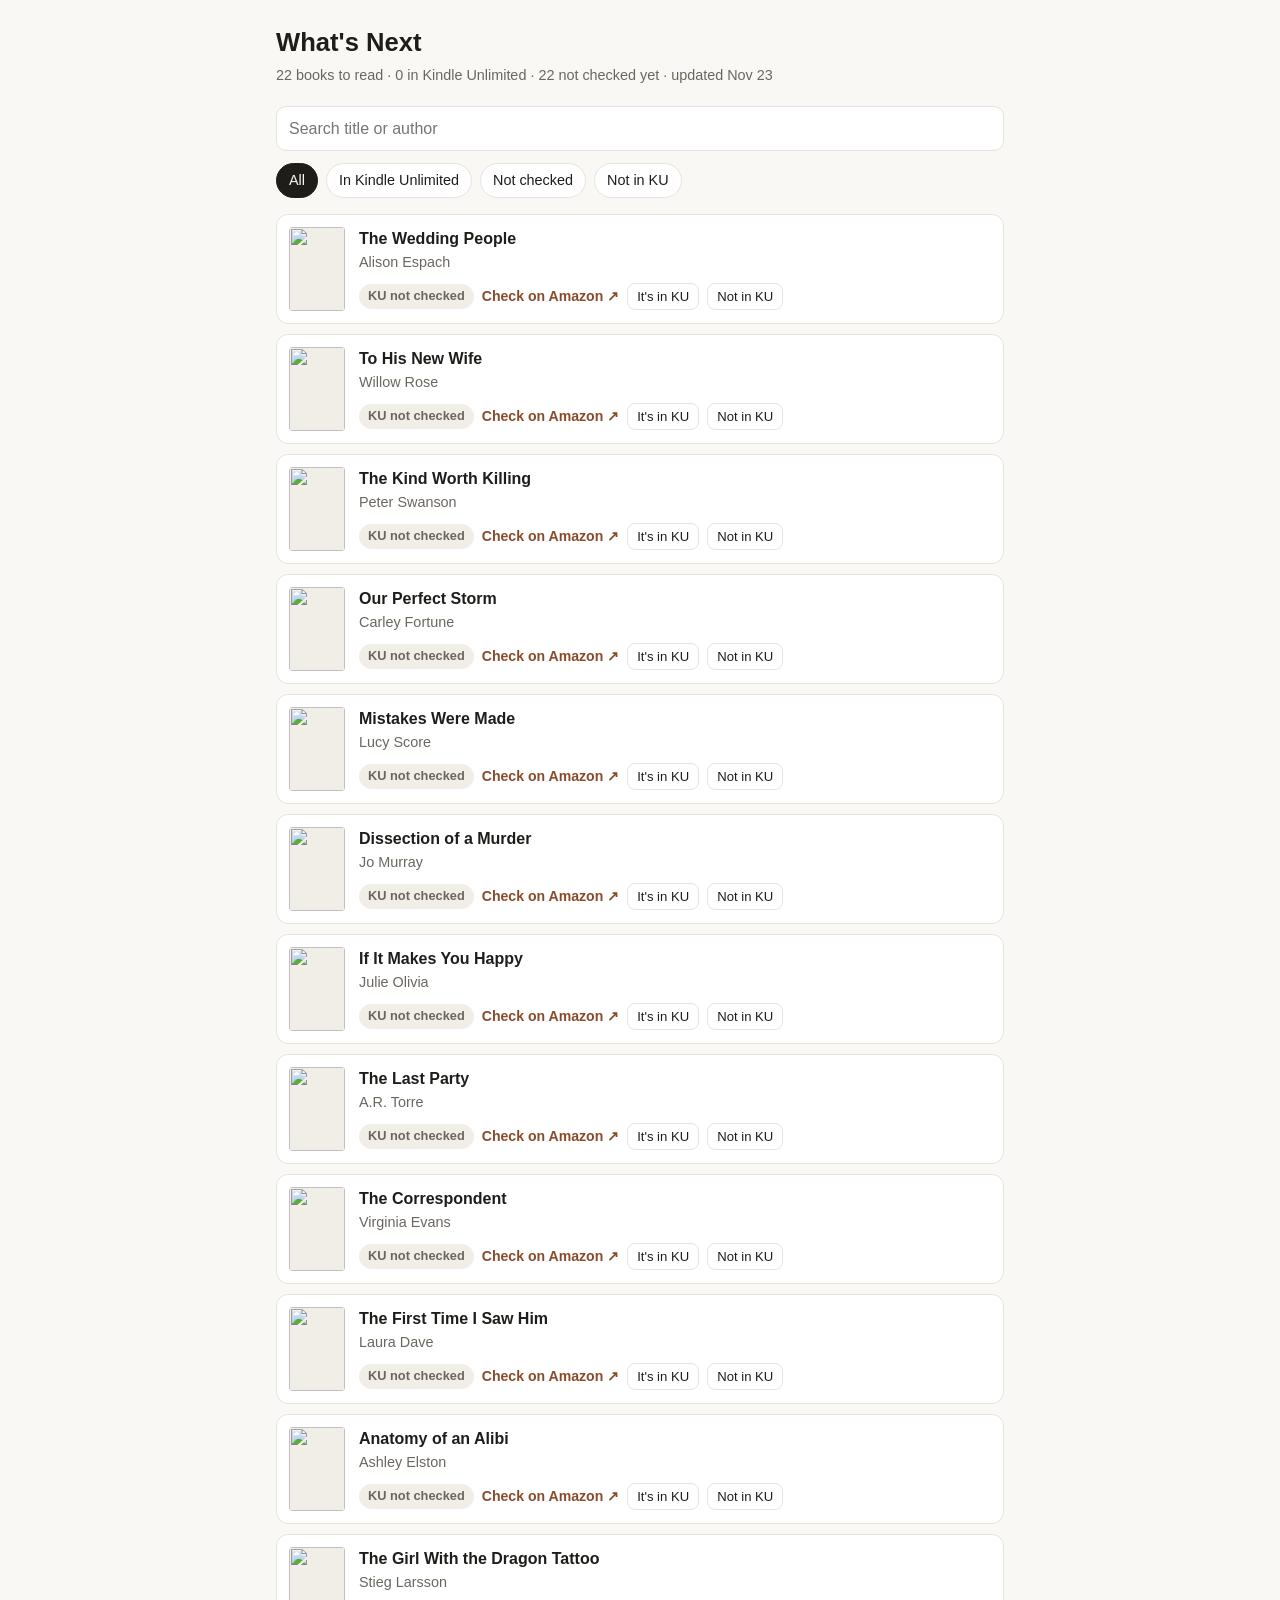
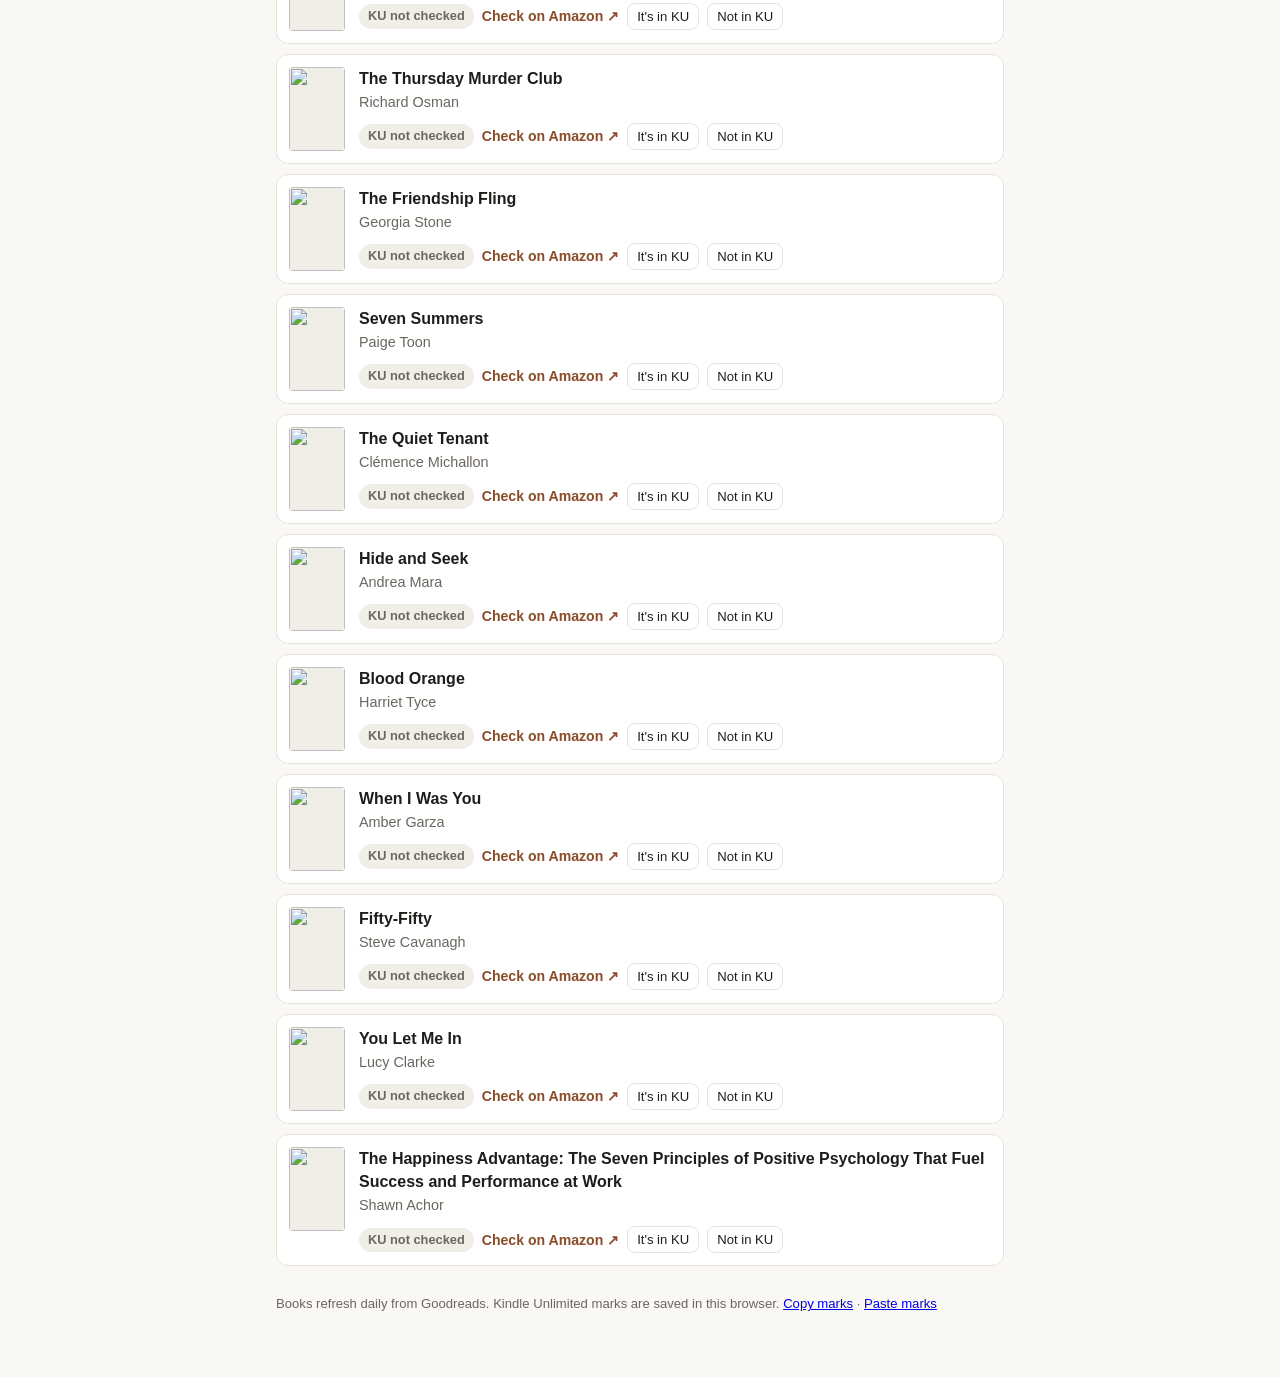
==== index.html @ 1a3bcfb1 "Goodreads to-read page with Kindle Unlimited tracking Fetches the public to-read shelf via Goodreads" ====
<!doctype html>
<html lang="en">
<head>
<meta charset="utf-8">
<meta name="viewport" content="width=device-width, initial-scale=1">
<title>What's Next</title>
<link rel="icon" href="data:image/svg+xml,%3Csvg xmlns='http://www.w3.org/2000/svg' viewBox='0 0 100 100'%3E%3Ctext y='.9em' font-size='90'%3E%F0%9F%93%9A%3C/text%3E%3C/svg%3E">
<style>
:root {
  --bg: #faf8f5; --card: #ffffff; --ink: #1f1d1a; --muted: #6b665e; --line: #e8e3da;
  --accent: #8a4b2a; --ku: #1d7a46; --ku-bg: #e3f3ea; --no: #9a3b3b; --no-bg: #f7e6e6;
  --unk-bg: #f1eee8;
}
@media (prefers-color-scheme: dark) {
  :root:not([data-theme="light"]) {
    --bg: #151412; --card: #1f1d1a; --ink: #f1ede6; --muted: #a39d93; --line: #34312c;
    --accent: #e0a27e; --ku: #6fd49b; --ku-bg: #173526; --no: #f09a9a; --no-bg: #3a1f1f;
    --unk-bg: #2a2723;
  }
}
:root[data-theme="dark"] {
  --bg: #151412; --card: #1f1d1a; --ink: #f1ede6; --muted: #a39d93; --line: #34312c;
  --accent: #e0a27e; --ku: #6fd49b; --ku-bg: #173526; --no: #f09a9a; --no-bg: #3a1f1f;
  --unk-bg: #2a2723;
}
* { box-sizing: border-box; }
body {
  margin: 0; background: var(--bg); color: var(--ink);
  font: 16px/1.45 -apple-system, BlinkMacSystemFont, "Segoe UI", Roboto, sans-serif;
}
main { max-width: 760px; margin: 0 auto; padding: 24px 16px 64px; }
h1 { font-size: 1.6rem; margin: 0 0 4px; }
.sub { color: var(--muted); margin: 0 0 20px; font-size: .9rem; }
.filters { display: flex; flex-wrap: wrap; gap: 8px; margin-bottom: 16px; }
.filters button {
  border: 1px solid var(--line); background: var(--card); color: var(--ink);
  padding: 6px 12px; border-radius: 999px; font: inherit; font-size: .9rem; cursor: pointer;
}
.filters button[aria-pressed="true"] { background: var(--ink); color: var(--bg); border-color: var(--ink); }
.search {
  width: 100%; padding: 10px 12px; border-radius: 10px; border: 1px solid var(--line);
  background: var(--card); color: var(--ink); font: inherit; margin-bottom: 12px;
}
ul { list-style: none; padding: 0; margin: 0; display: grid; gap: 10px; }
li {
  display: grid; grid-template-columns: 56px 1fr; gap: 14px; align-items: start;
  background: var(--card); border: 1px solid var(--line); border-radius: 12px; padding: 12px;
}
li img, .nocover { width: 56px; height: 84px; object-fit: cover; border-radius: 4px; background: var(--unk-bg); }
.title { font-weight: 600; margin: 0; overflow-wrap: anywhere; }
.title a { color: inherit; text-decoration: none; }
.title a:hover { text-decoration: underline; }
.author { color: var(--muted); margin: 2px 0 10px; font-size: .9rem; }
.row { display: flex; flex-wrap: wrap; gap: 8px; align-items: center; }
.badge { font-size: .8rem; font-weight: 600; padding: 3px 9px; border-radius: 999px; background: var(--unk-bg); color: var(--muted); }
.badge.yes { background: var(--ku-bg); color: var(--ku); }
.badge.no { background: var(--no-bg); color: var(--no); }
.row a.check { color: var(--accent); font-size: .88rem; font-weight: 600; text-decoration: none; }
.row a.check:hover { text-decoration: underline; }
.mark { border: 1px solid var(--line); background: transparent; color: var(--ink); border-radius: 8px; padding: 3px 9px; font: inherit; font-size: .82rem; cursor: pointer; }
.mark:hover { border-color: var(--muted); }
.empty { color: var(--muted); text-align: center; padding: 32px 0; }
footer { margin-top: 28px; color: var(--muted); font-size: .82rem; }
</style>
</head>
<body>
<main>
  <h1>What's Next</h1>
  <p class="sub" id="sub">Loading your Goodreads to-read shelf…</p>

  <input class="search" id="q" type="search" placeholder="Search title or author" aria-label="Search books">
  <div class="filters" role="group" aria-label="Filter by Kindle Unlimited status">
    <button data-f="all" aria-pressed="true">All</button>
    <button data-f="yes" aria-pressed="false">In Kindle Unlimited</button>
    <button data-f="unknown" aria-pressed="false">Not checked</button>
    <button data-f="no" aria-pressed="false">Not in KU</button>
  </div>
  <ul id="list"></ul>
  <footer>
    Books refresh daily from Goodreads. Kindle Unlimited marks are saved in this browser.
    <a href="#" id="export">Copy marks</a> · <a href="#" id="import">Paste marks</a>
  </footer>
</main>
<script>
const KEY = "whats-next-ku-v1";
let data = { books: [] }, filter = "all", query = "", repoMarks = {};

function loadMarks() {
  let local = {};
  try { local = JSON.parse(localStorage.getItem(KEY) || "{}"); } catch (e) {}
  return { ...repoMarks, ...local };
}
function saveMark(id, value) {
  let local = {};
  try { local = JSON.parse(localStorage.getItem(KEY) || "{}"); } catch (e) {}
  if (value === null) delete local[id]; else local[id] = value;
  try { localStorage.setItem(KEY, JSON.stringify(local)); } catch (e) {}
}
function amazonUrl(b) {
  const store = data.amazon_store || "www.amazon.com";
  const q = encodeURIComponent(`${b.search_title} ${b.author}`);
  return `https://${store}/s?k=${q}&i=digital-text`;
}
function el(tag, attrs = {}, ...kids) {
  const n = document.createElement(tag);
  for (const [k, v] of Object.entries(attrs)) {
    if (k === "on") for (const [ev, fn] of Object.entries(v)) n.addEventListener(ev, fn);
    else if (v !== null && v !== undefined) n.setAttribute(k, v);
  }
  for (const k of kids) n.append(k);
  return n;
}
function render() {
  const marks = loadMarks();
  const list = document.getElementById("list");
  list.replaceChildren();
  const q = query.toLowerCase();
  const shown = data.books.filter(b => {
    const s = marks[b.id] || "unknown";
    if (filter !== "all" && s !== filter) return false;
    return !q || `${b.title} ${b.author}`.toLowerCase().includes(q);
  });
  for (const b of shown) {
    const s = marks[b.id] || "unknown";
    const badge = el("span", { class: "badge " + (s === "unknown" ? "" : s) },
      s === "yes" ? "✓ Kindle Unlimited" : s === "no" ? "Not in KU" : "KU not checked");
    const buttons = s === "unknown"
      ? [el("button", { class: "mark", on: { click: () => { saveMark(b.id, "yes"); render(); } } }, "It's in KU"),
         el("button", { class: "mark", on: { click: () => { saveMark(b.id, "no"); render(); } } }, "Not in KU")]
      : [el("button", { class: "mark", on: { click: () => { saveMark(b.id, null); render(); } } }, "Undo")];
    list.append(el("li", {},
      b.cover ? el("img", { src: b.cover, alt: "", loading: "lazy" }) : el("div", { class: "nocover" }),
      el("div", {},
        el("p", { class: "title" }, el("a", { href: b.goodreads_url, target: "_blank", rel: "noopener" }, b.title)),
        el("p", { class: "author" }, b.author),
        el("div", { class: "row" }, badge,
          el("a", { class: "check", href: amazonUrl(b), target: "_blank", rel: "noopener" }, "Check on Amazon ↗"),
          ...buttons))));
  }
  if (!shown.length) list.append(el("li", { class: "empty", style: "display:block" }, "No books match."));
  const yes = data.books.filter(b => marks[b.id] === "yes").length;
  const unk = data.books.filter(b => !marks[b.id]).length;
  const when = data.fetched_at ? new Date(data.fetched_at).toLocaleDateString(undefined, { month: "short", day: "numeric" }) : "";
  document.getElementById("sub").textContent =
    `${data.books.length} books to read · ${yes} in Kindle Unlimited · ${unk} not checked yet` + (when ? ` · updated ${when}` : "");
}

document.querySelectorAll(".filters button").forEach(btn => btn.addEventListener("click", () => {
  filter = btn.dataset.f;
  document.querySelectorAll(".filters button").forEach(b => b.setAttribute("aria-pressed", b === btn));
  render();
}));
document.getElementById("q").addEventListener("input", e => { query = e.target.value; render(); });
document.getElementById("export").addEventListener("click", async e => {
  e.preventDefault();
  const text = JSON.stringify(loadMarks());
  try { await navigator.clipboard.writeText(text); alert("Marks copied. Paste them on your other device."); }
  catch (err) { prompt("Copy these marks:", text); }
});
document.getElementById("import").addEventListener("click", e => {
  e.preventDefault();
  const text = prompt("Paste marks copied from another device:");
  if (!text) return;
  try {
    const incoming = JSON.parse(text);
    for (const [id, v] of Object.entries(incoming)) if (v === "yes" || v === "no") saveMark(id, v);
    render();
  } catch (err) { alert("That didn't look like copied marks."); }
});

Promise.all([
  fetch("data/books.json", { cache: "no-store" }).then(r => r.json()),
  fetch("data/ku.json", { cache: "no-store" }).then(r => r.ok ? r.json() : {}).catch(() => ({})),
]).then(([books, ku]) => { data = books; repoMarks = ku; render(); })
  .catch(() => { document.getElementById("sub").textContent = "Couldn't load books.json. Run scripts/fetch_shelf.py first."; });
</script>
</body>
</html>
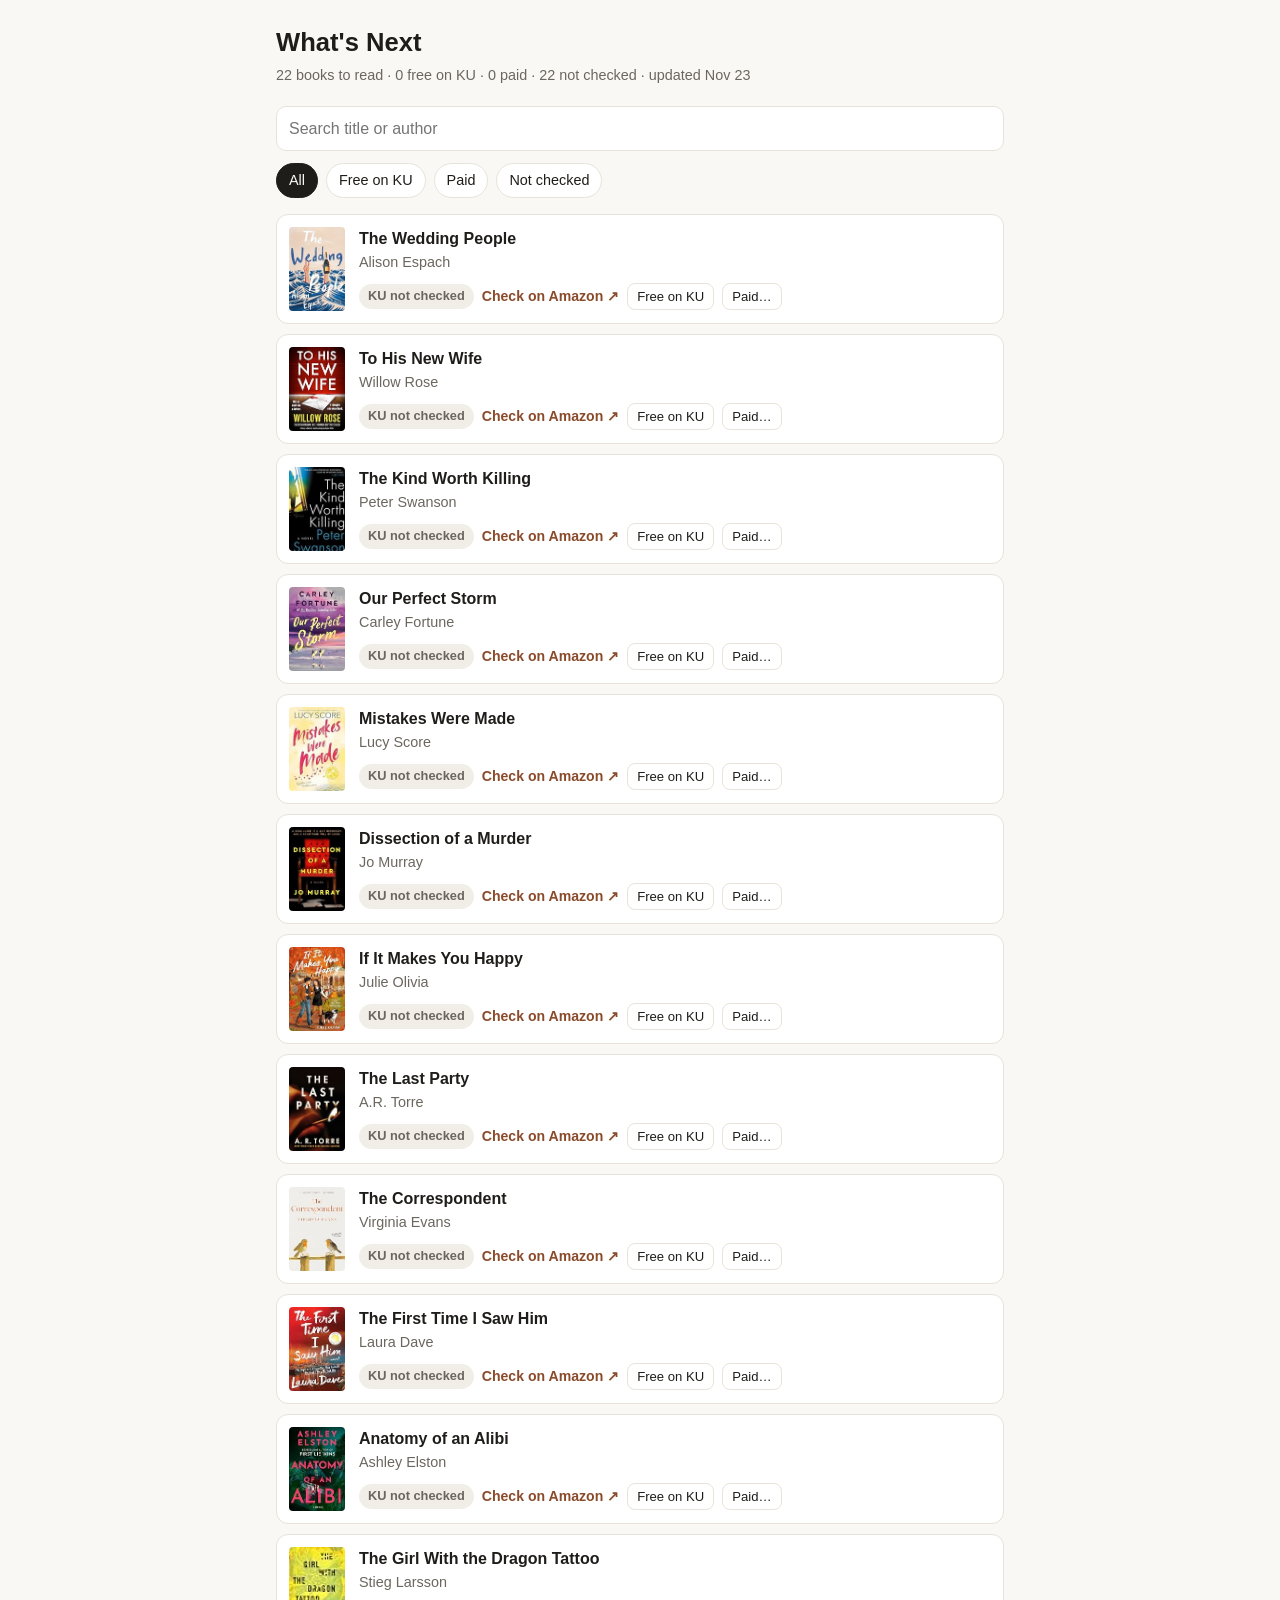
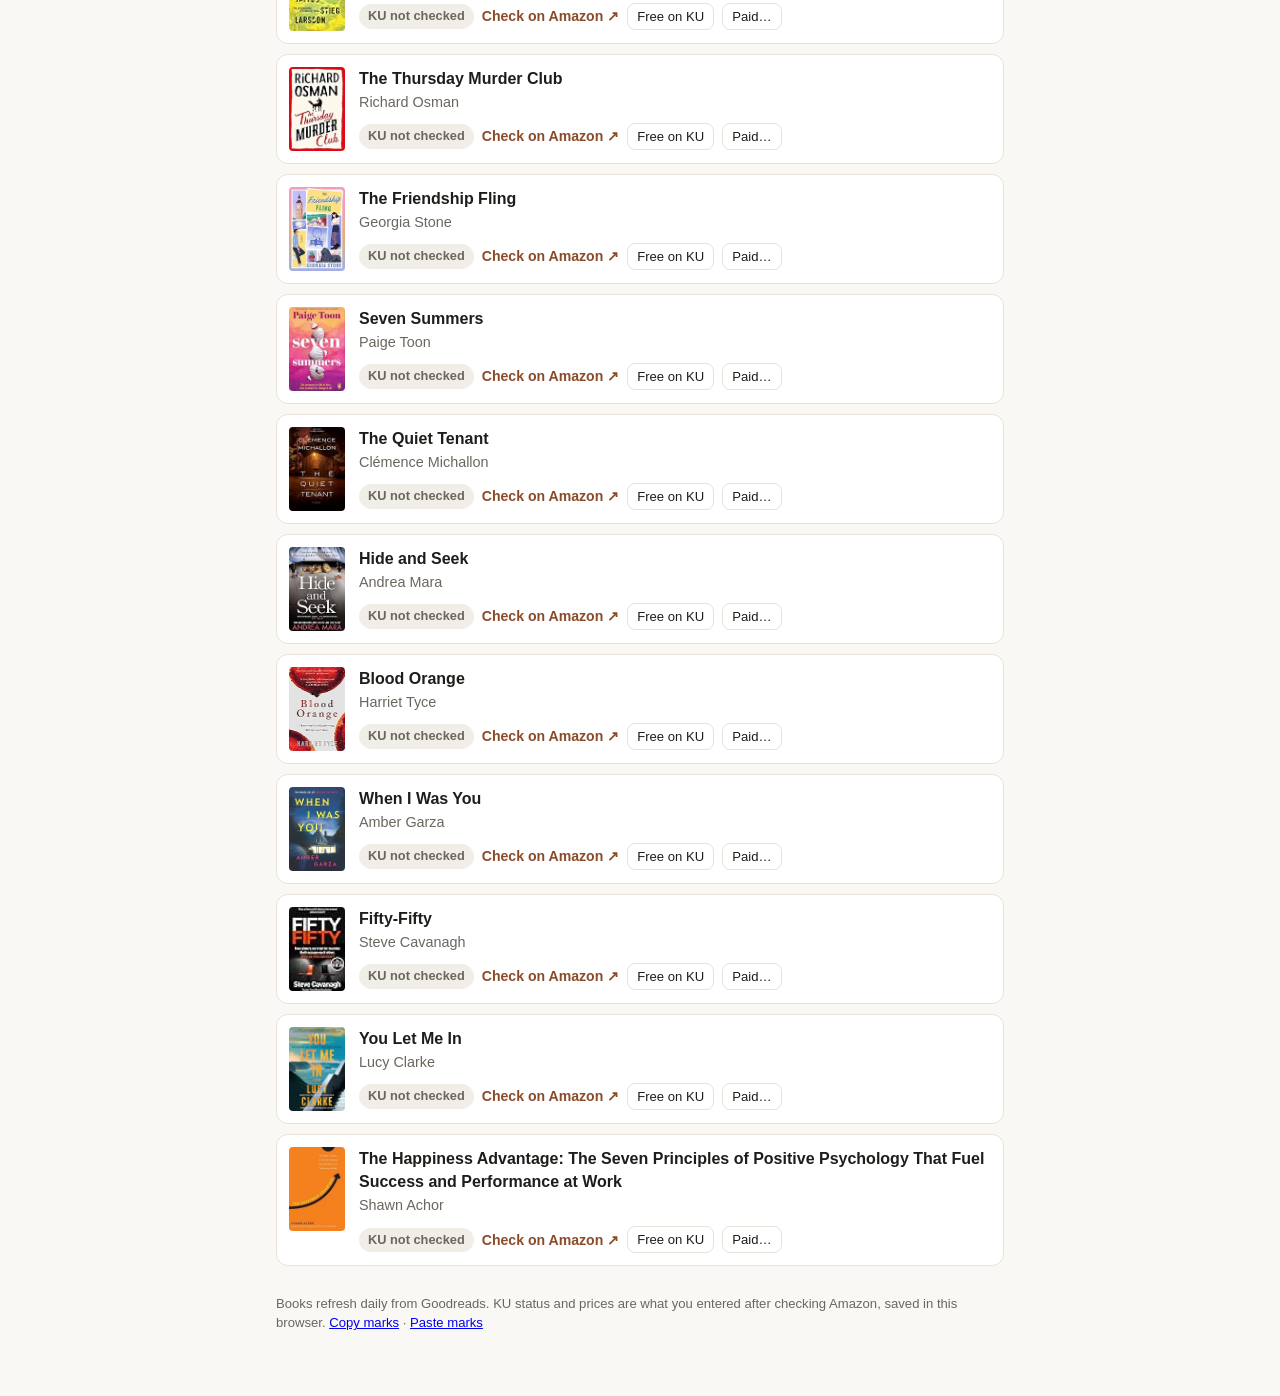
==== commit 6b08821b: "Tag books as free on KU or paid, with an optional price Co-Authored-By: Claude Opus 5.5 <noreply@ant" ====
--- a/index.html
+++ b/index.html
@@ -59,6 +59,8 @@
 .row a.check:hover { text-decoration: underline; }
 .mark { border: 1px solid var(--line); background: transparent; color: var(--ink); border-radius: 8px; padding: 3px 9px; font: inherit; font-size: .82rem; cursor: pointer; }
 .mark:hover { border-color: var(--muted); }
+.mark.primary { background: var(--ink); color: var(--bg); border-color: var(--ink); }
+.price { width: 9.5em; padding: 4px 8px; border: 1px solid var(--line); border-radius: 8px; background: var(--bg); color: var(--ink); font: inherit; font-size: .88rem; }
 .empty { color: var(--muted); text-align: center; padding: 32px 0; }
 footer { margin-top: 28px; color: var(--muted); font-size: .82rem; }
 </style>
@@ -71,13 +73,13 @@
   <input class="search" id="q" type="search" placeholder="Search title or author" aria-label="Search books">
   <div class="filters" role="group" aria-label="Filter by Kindle Unlimited status">
     <button data-f="all" aria-pressed="true">All</button>
-    <button data-f="yes" aria-pressed="false">In Kindle Unlimited</button>
+    <button data-f="yes" aria-pressed="false">Free on KU</button>
+    <button data-f="no" aria-pressed="false">Paid</button>
     <button data-f="unknown" aria-pressed="false">Not checked</button>
-    <button data-f="no" aria-pressed="false">Not in KU</button>
   </div>
   <ul id="list"></ul>
   <footer>
-    Books refresh daily from Goodreads. Kindle Unlimited marks are saved in this browser.
+    Books refresh daily from Goodreads. KU status and prices are what you entered after checking Amazon, saved in this browser.
     <a href="#" id="export">Copy marks</a> · <a href="#" id="import">Paste marks</a>
   </footer>
 </main>
@@ -85,17 +87,34 @@
 const KEY = "whats-next-ku-v1";
 let data = { books: [] }, filter = "all", query = "", repoMarks = {};
 
+// A mark is { ku: "yes" | "no", price?: "$12.99" }. Older plain "yes"/"no" strings still work.
+function normalize(v) {
+  if (v === "yes" || v === "no") return { ku: v };
+  if (v && (v.ku === "yes" || v.ku === "no")) return { ku: v.ku, ...(v.price ? { price: String(v.price).slice(0, 20) } : {}) };
+  return null;
+}
+function readLocal() {
+  try { return JSON.parse(localStorage.getItem(KEY) || "{}") || {}; } catch (e) { return {}; }
+}
 function loadMarks() {
-  let local = {};
-  try { local = JSON.parse(localStorage.getItem(KEY) || "{}"); } catch (e) {}
-  return { ...repoMarks, ...local };
+  const out = {};
+  for (const [id, v] of Object.entries({ ...repoMarks, ...readLocal() })) {
+    const m = normalize(v);
+    if (m) out[id] = m;
+  }
+  return out;
 }
 function saveMark(id, value) {
-  let local = {};
-  try { local = JSON.parse(localStorage.getItem(KEY) || "{}"); } catch (e) {}
+  const local = readLocal();
   if (value === null) delete local[id]; else local[id] = value;
   try { localStorage.setItem(KEY, JSON.stringify(local)); } catch (e) {}
 }
+function formatPrice(p) {
+  p = (p || "").trim();
+  if (!p) return "";
+  return /^\d/.test(p) ? "$" + p : p;
+}
+let editing = null; // id of the book whose price is being typed
 function amazonUrl(b) {
   const store = data.amazon_store || "www.amazon.com";
   const q = encodeURIComponent(`${b.search_title} ${b.author}`);
@@ -116,18 +135,33 @@
   list.replaceChildren();
   const q = query.toLowerCase();
   const shown = data.books.filter(b => {
-    const s = marks[b.id] || "unknown";
+    const s = marks[b.id] ? marks[b.id].ku : "unknown";
     if (filter !== "all" && s !== filter) return false;
     return !q || `${b.title} ${b.author}`.toLowerCase().includes(q);
   });
   for (const b of shown) {
-    const s = marks[b.id] || "unknown";
+    const m = marks[b.id];
+    const s = m ? m.ku : "unknown";
+    const price = m && formatPrice(m.price);
     const badge = el("span", { class: "badge " + (s === "unknown" ? "" : s) },
-      s === "yes" ? "✓ Kindle Unlimited" : s === "no" ? "Not in KU" : "KU not checked");
-    const buttons = s === "unknown"
-      ? [el("button", { class: "mark", on: { click: () => { saveMark(b.id, "yes"); render(); } } }, "It's in KU"),
-         el("button", { class: "mark", on: { click: () => { saveMark(b.id, "no"); render(); } } }, "Not in KU")]
-      : [el("button", { class: "mark", on: { click: () => { saveMark(b.id, null); render(); } } }, "Undo")];
+      s === "yes" ? "✓ Free on KU" : s === "no" ? (price ? `Paid · ${price}` : "Paid") : "KU not checked");
+    let buttons;
+    if (editing === b.id) {
+      const input = el("input", { class: "price", type: "text", inputmode: "decimal", placeholder: "Price, e.g. 12.99",
+        "aria-label": `Kindle price for ${b.title}`, value: (m && m.price) || "" });
+      const save = () => { saveMark(b.id, { ku: "no", ...(input.value.trim() ? { price: input.value.trim() } : {}) }); editing = null; render(); };
+      input.addEventListener("keydown", e => { if (e.key === "Enter") save(); if (e.key === "Escape") { editing = null; render(); } });
+      buttons = [input, el("button", { class: "mark primary", on: { click: save } }, "Save"),
+                 el("button", { class: "mark", on: { click: () => { editing = null; render(); } } }, "Cancel")];
+      setTimeout(() => input.focus(), 0);
+    } else if (s === "unknown") {
+      buttons = [el("button", { class: "mark", on: { click: () => { saveMark(b.id, { ku: "yes" }); render(); } } }, "Free on KU"),
+                 el("button", { class: "mark", on: { click: () => { editing = b.id; render(); } } }, "Paid…")];
+    } else {
+      buttons = [
+        ...(s === "no" ? [el("button", { class: "mark", on: { click: () => { editing = b.id; render(); } } }, price ? "Edit price" : "Add price")] : []),
+        el("button", { class: "mark", on: { click: () => { saveMark(b.id, null); render(); } } }, "Undo")];
+    }
     list.append(el("li", {},
       b.cover ? el("img", { src: b.cover, alt: "", loading: "lazy" }) : el("div", { class: "nocover" }),
       el("div", {},
@@ -138,11 +172,12 @@
           ...buttons))));
   }
   if (!shown.length) list.append(el("li", { class: "empty", style: "display:block" }, "No books match."));
-  const yes = data.books.filter(b => marks[b.id] === "yes").length;
-  const unk = data.books.filter(b => !marks[b.id]).length;
+  const yes = data.books.filter(b => marks[b.id] && marks[b.id].ku === "yes").length;
+  const paid = data.books.filter(b => marks[b.id] && marks[b.id].ku === "no").length;
+  const unk = data.books.length - yes - paid;
   const when = data.fetched_at ? new Date(data.fetched_at).toLocaleDateString(undefined, { month: "short", day: "numeric" }) : "";
   document.getElementById("sub").textContent =
-    `${data.books.length} books to read · ${yes} in Kindle Unlimited · ${unk} not checked yet` + (when ? ` · updated ${when}` : "");
+    `${data.books.length} books to read · ${yes} free on KU · ${paid} paid · ${unk} not checked` + (when ? ` · updated ${when}` : "");
 }
 
 document.querySelectorAll(".filters button").forEach(btn => btn.addEventListener("click", () => {
@@ -163,7 +198,7 @@
   if (!text) return;
   try {
     const incoming = JSON.parse(text);
-    for (const [id, v] of Object.entries(incoming)) if (v === "yes" || v === "no") saveMark(id, v);
+    for (const [id, v] of Object.entries(incoming)) { const m = normalize(v); if (m) saveMark(id, m); }
     render();
   } catch (err) { alert("That didn't look like copied marks."); }
 });
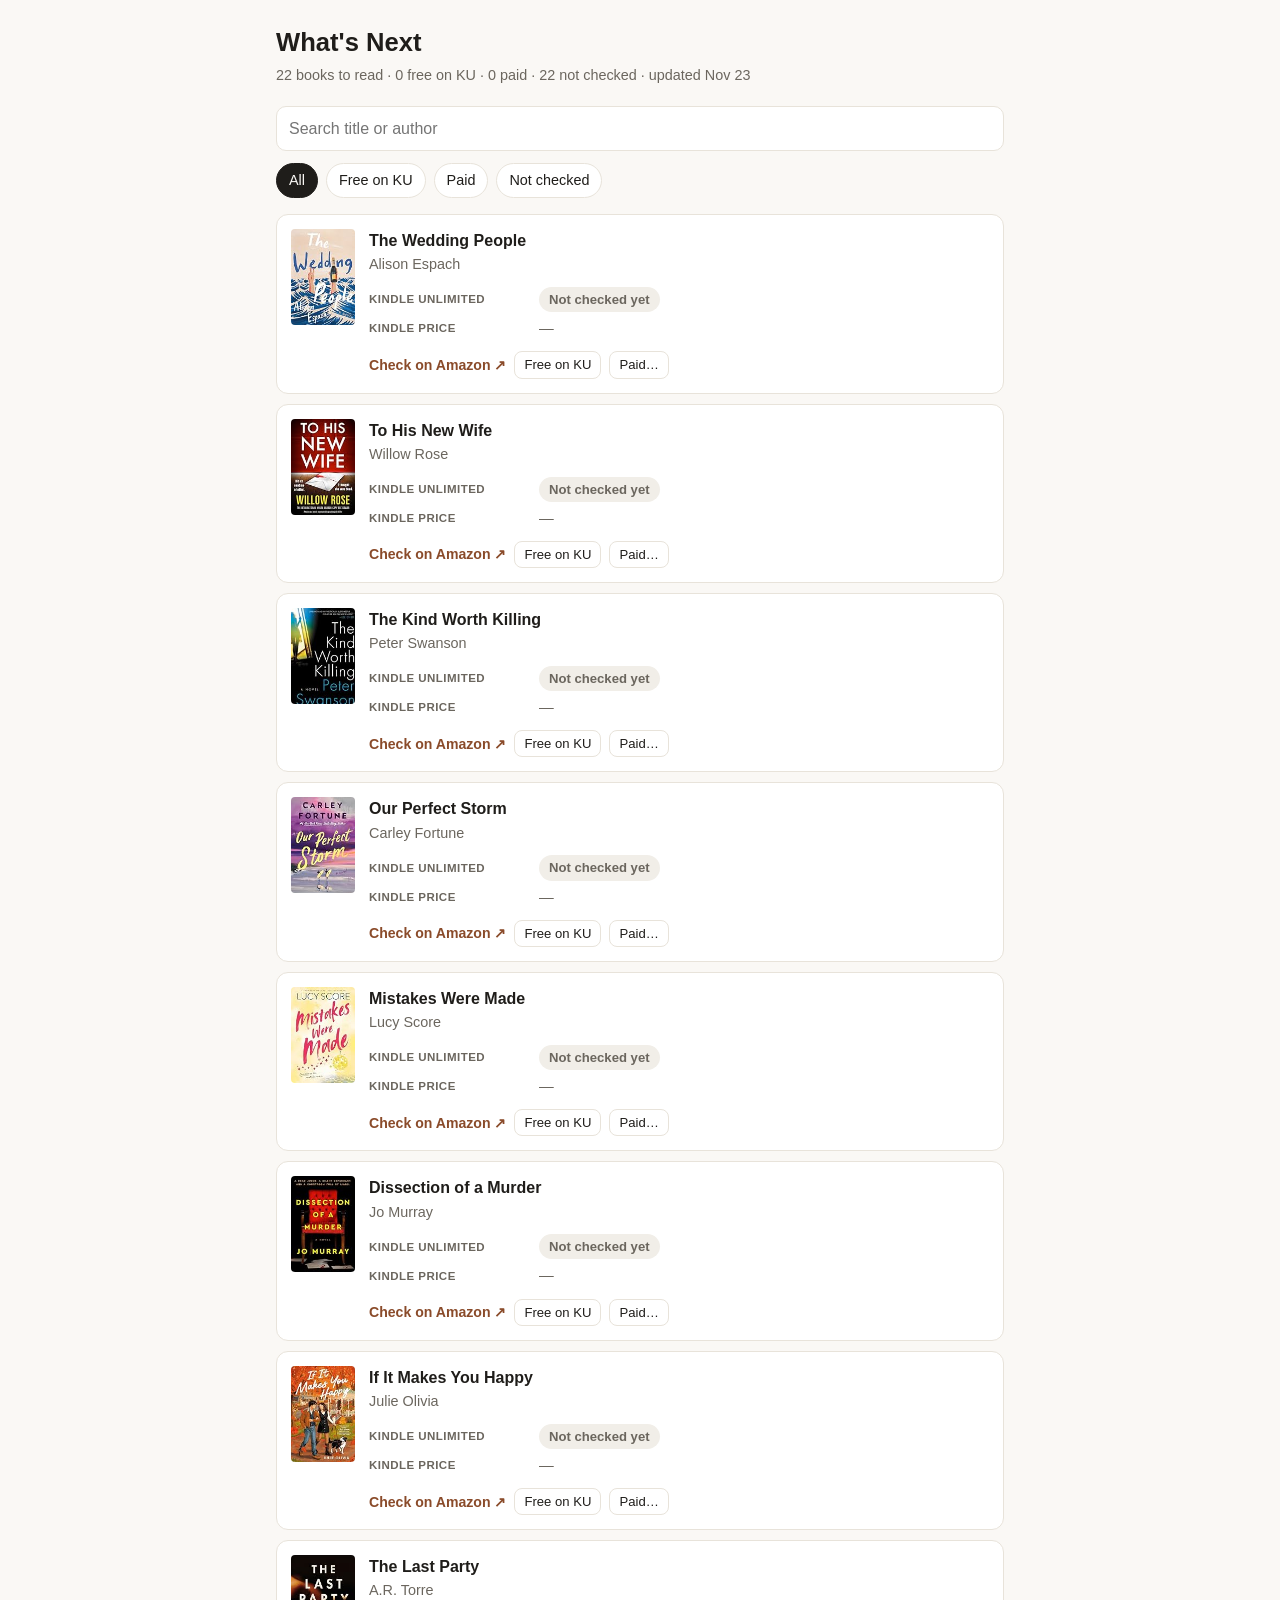
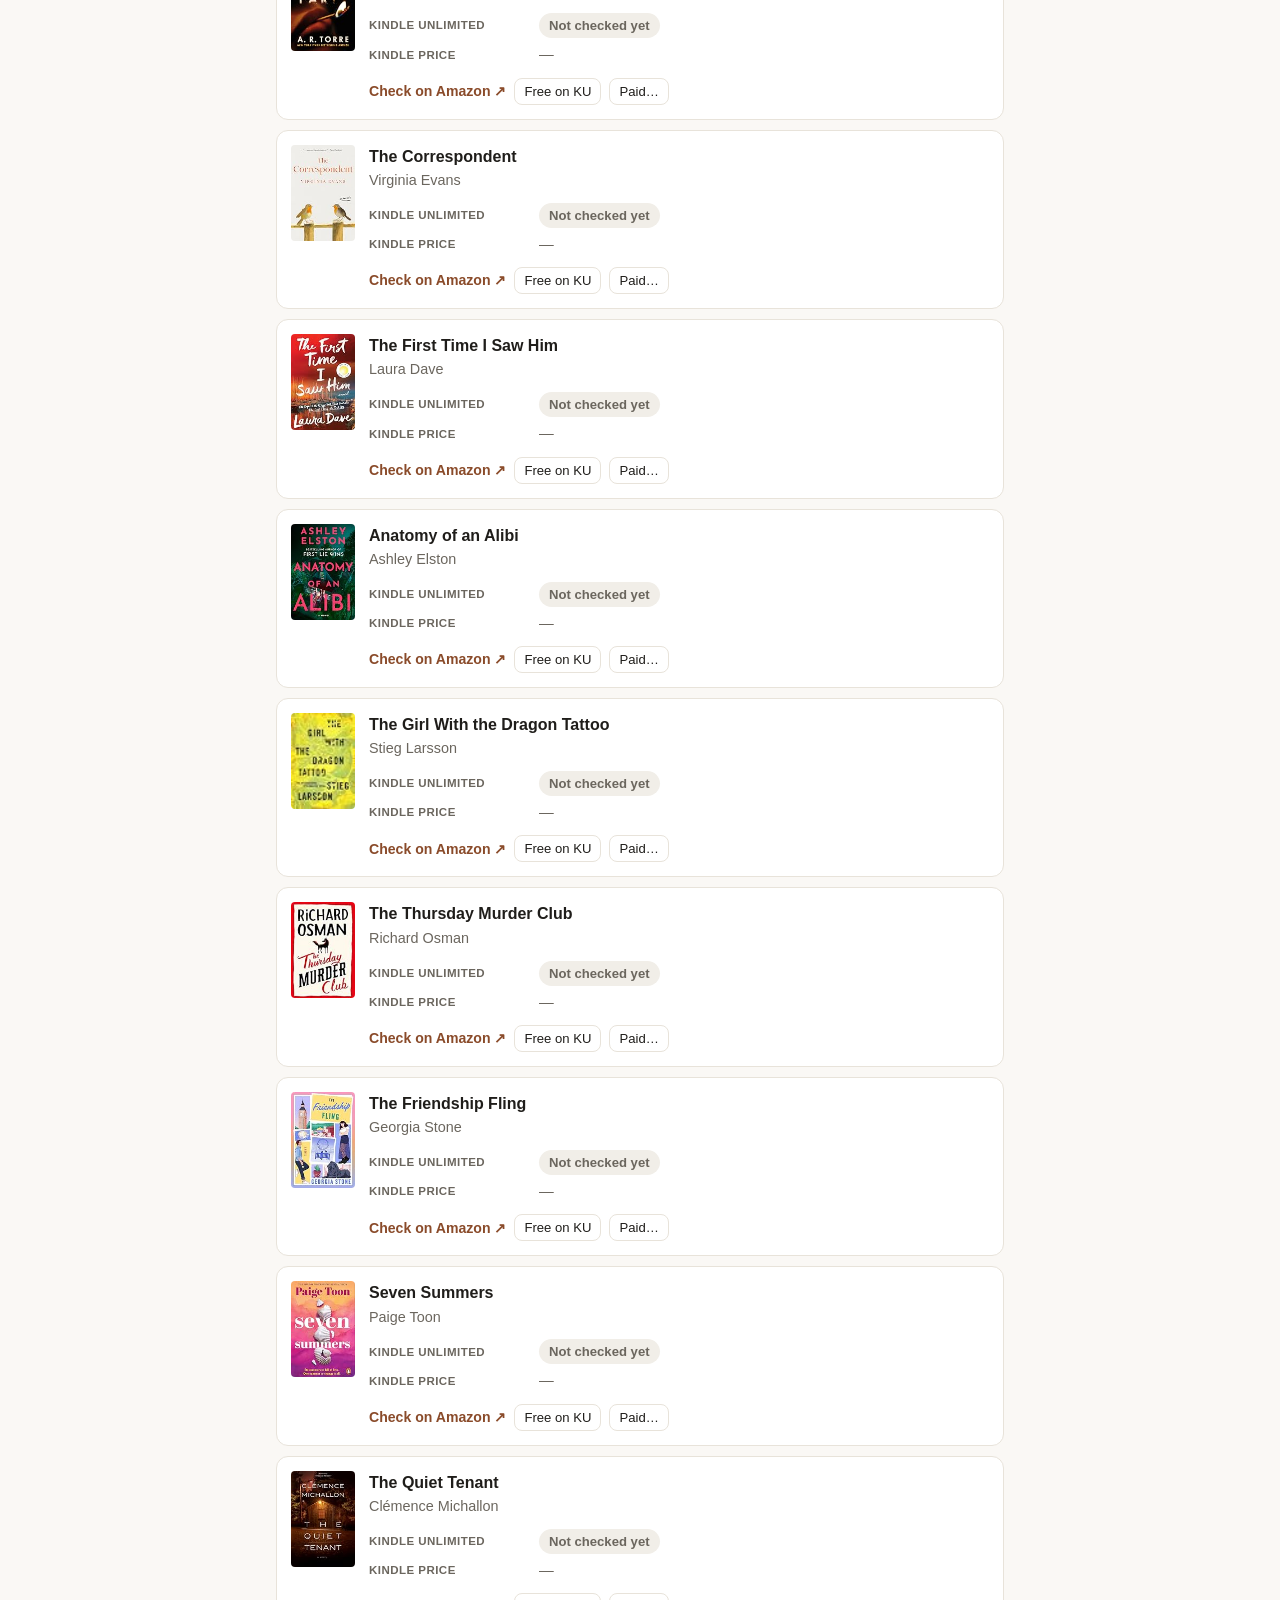
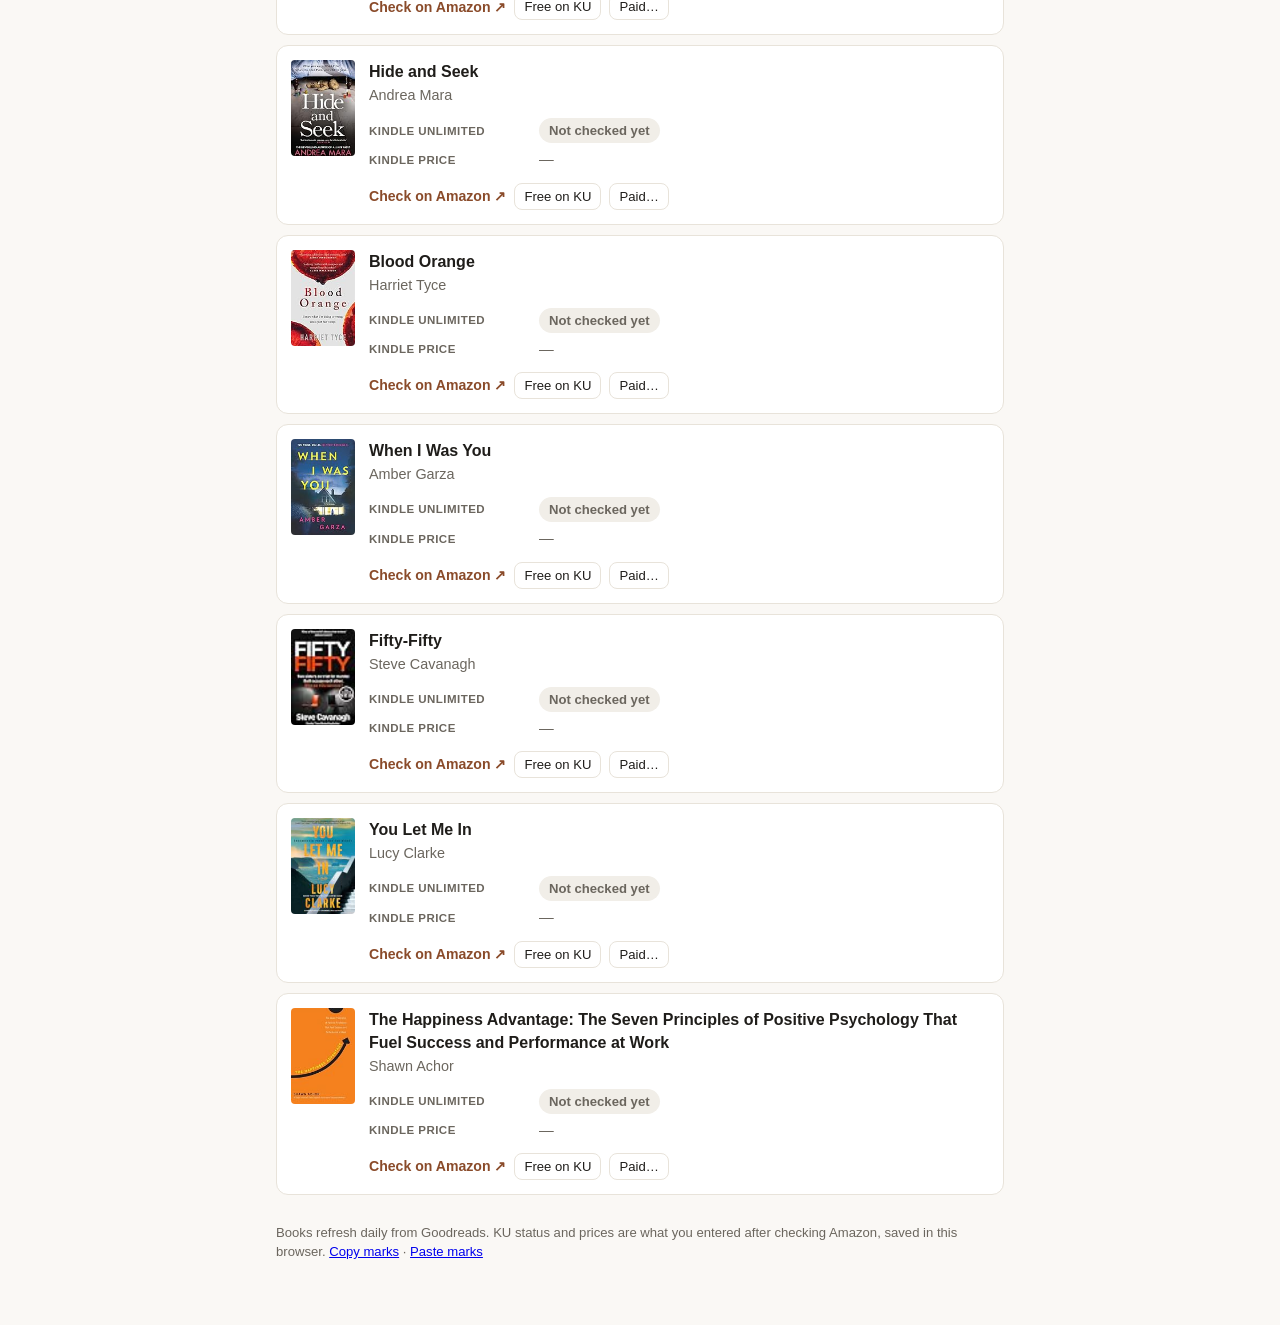
==== commit 29e100c6: "Show KU status and Kindle price on their own labelled lines Each card now lists Kindle Unlimited and" ====
--- a/index.html
+++ b/index.html
@@ -43,16 +43,30 @@
 }
 ul { list-style: none; padding: 0; margin: 0; display: grid; gap: 10px; }
 li {
-  display: grid; grid-template-columns: 56px 1fr; gap: 14px; align-items: start;
-  background: var(--card); border: 1px solid var(--line); border-radius: 12px; padding: 12px;
-}
-li img, .nocover { width: 56px; height: 84px; object-fit: cover; border-radius: 4px; background: var(--unk-bg); }
+  display: grid; grid-template-columns: 64px minmax(0, 1fr); gap: 14px; align-items: start;
+  background: var(--card); border: 1px solid var(--line); border-radius: 12px; padding: 14px;
+}
+li > div { min-width: 0; }
+li img, .nocover { width: 64px; height: 96px; object-fit: cover; border-radius: 4px; background: var(--unk-bg); }
+.details { margin: 0 0 12px; display: grid; gap: 6px; }
+.details > div { display: grid; grid-template-columns: minmax(0, 1fr); gap: 2px; }
+.details dt { color: var(--muted); font-size: .72rem; font-weight: 600; letter-spacing: .04em; text-transform: uppercase; }
+@media (min-width: 560px) {
+  .details > div { grid-template-columns: 10em minmax(0, 1fr); gap: 10px; align-items: center; }
+}
+.details dd { margin: 0; font-size: .92rem; overflow-wrap: anywhere; }
+.details dd.price-value { font-weight: 700; font-size: 1rem; }
+.details dd.muted { color: var(--muted); }
+@media (max-width: 340px) {
+  li { grid-template-columns: 48px minmax(0, 1fr); gap: 10px; padding: 12px; }
+  li img, .nocover { width: 48px; height: 72px; }
+}
 .title { font-weight: 600; margin: 0; overflow-wrap: anywhere; }
 .title a { color: inherit; text-decoration: none; }
 .title a:hover { text-decoration: underline; }
-.author { color: var(--muted); margin: 2px 0 10px; font-size: .9rem; }
+.author { color: var(--muted); margin: 2px 0 12px; font-size: .9rem; }
 .row { display: flex; flex-wrap: wrap; gap: 8px; align-items: center; }
-.badge { font-size: .8rem; font-weight: 600; padding: 3px 9px; border-radius: 999px; background: var(--unk-bg); color: var(--muted); }
+.badge { display: inline-block; max-width: 100%; font-size: .82rem; font-weight: 600; padding: 3px 10px; border-radius: 999px; background: var(--unk-bg); color: var(--muted); }
 .badge.yes { background: var(--ku-bg); color: var(--ku); }
 .badge.no { background: var(--no-bg); color: var(--no); }
 .row a.check { color: var(--accent); font-size: .88rem; font-weight: 600; text-decoration: none; }
@@ -60,7 +74,7 @@
 .mark { border: 1px solid var(--line); background: transparent; color: var(--ink); border-radius: 8px; padding: 3px 9px; font: inherit; font-size: .82rem; cursor: pointer; }
 .mark:hover { border-color: var(--muted); }
 .mark.primary { background: var(--ink); color: var(--bg); border-color: var(--ink); }
-.price { width: 9.5em; padding: 4px 8px; border: 1px solid var(--line); border-radius: 8px; background: var(--bg); color: var(--ink); font: inherit; font-size: .88rem; }
+.price { width: 9.5em; max-width: 100%; padding: 4px 8px; border: 1px solid var(--line); border-radius: 8px; background: var(--bg); color: var(--ink); font: inherit; font-size: .88rem; }
 .empty { color: var(--muted); text-align: center; padding: 32px 0; }
 footer { margin-top: 28px; color: var(--muted); font-size: .82rem; }
 </style>
@@ -143,8 +157,13 @@
     const m = marks[b.id];
     const s = m ? m.ku : "unknown";
     const price = m && formatPrice(m.price);
-    const badge = el("span", { class: "badge " + (s === "unknown" ? "" : s) },
-      s === "yes" ? "✓ Free on KU" : s === "no" ? (price ? `Paid · ${price}` : "Paid") : "KU not checked");
+    const kuValue = el("dd", {}, el("span", { class: "badge " + (s === "unknown" ? "" : s) },
+      s === "yes" ? "✓ Free to read" : s === "no" ? "Paid (not in KU)" : "Not checked yet"));
+    const priceValue = el("dd", { class: price ? "price-value" : "muted" },
+      price ? price : s === "yes" ? "Free with KU" : s === "no" ? "Not added" : "—");
+    const details = el("dl", { class: "details" },
+      el("div", {}, el("dt", {}, "Kindle Unlimited"), kuValue),
+      el("div", {}, el("dt", {}, "Kindle price"), priceValue));
     let buttons;
     if (editing === b.id) {
       const input = el("input", { class: "price", type: "text", inputmode: "decimal", placeholder: "Price, e.g. 12.99",
@@ -167,7 +186,8 @@
       el("div", {},
         el("p", { class: "title" }, el("a", { href: b.goodreads_url, target: "_blank", rel: "noopener" }, b.title)),
         el("p", { class: "author" }, b.author),
-        el("div", { class: "row" }, badge,
+        details,
+        el("div", { class: "row" },
           el("a", { class: "check", href: amazonUrl(b), target: "_blank", rel: "noopener" }, "Check on Amazon ↗"),
           ...buttons))));
   }
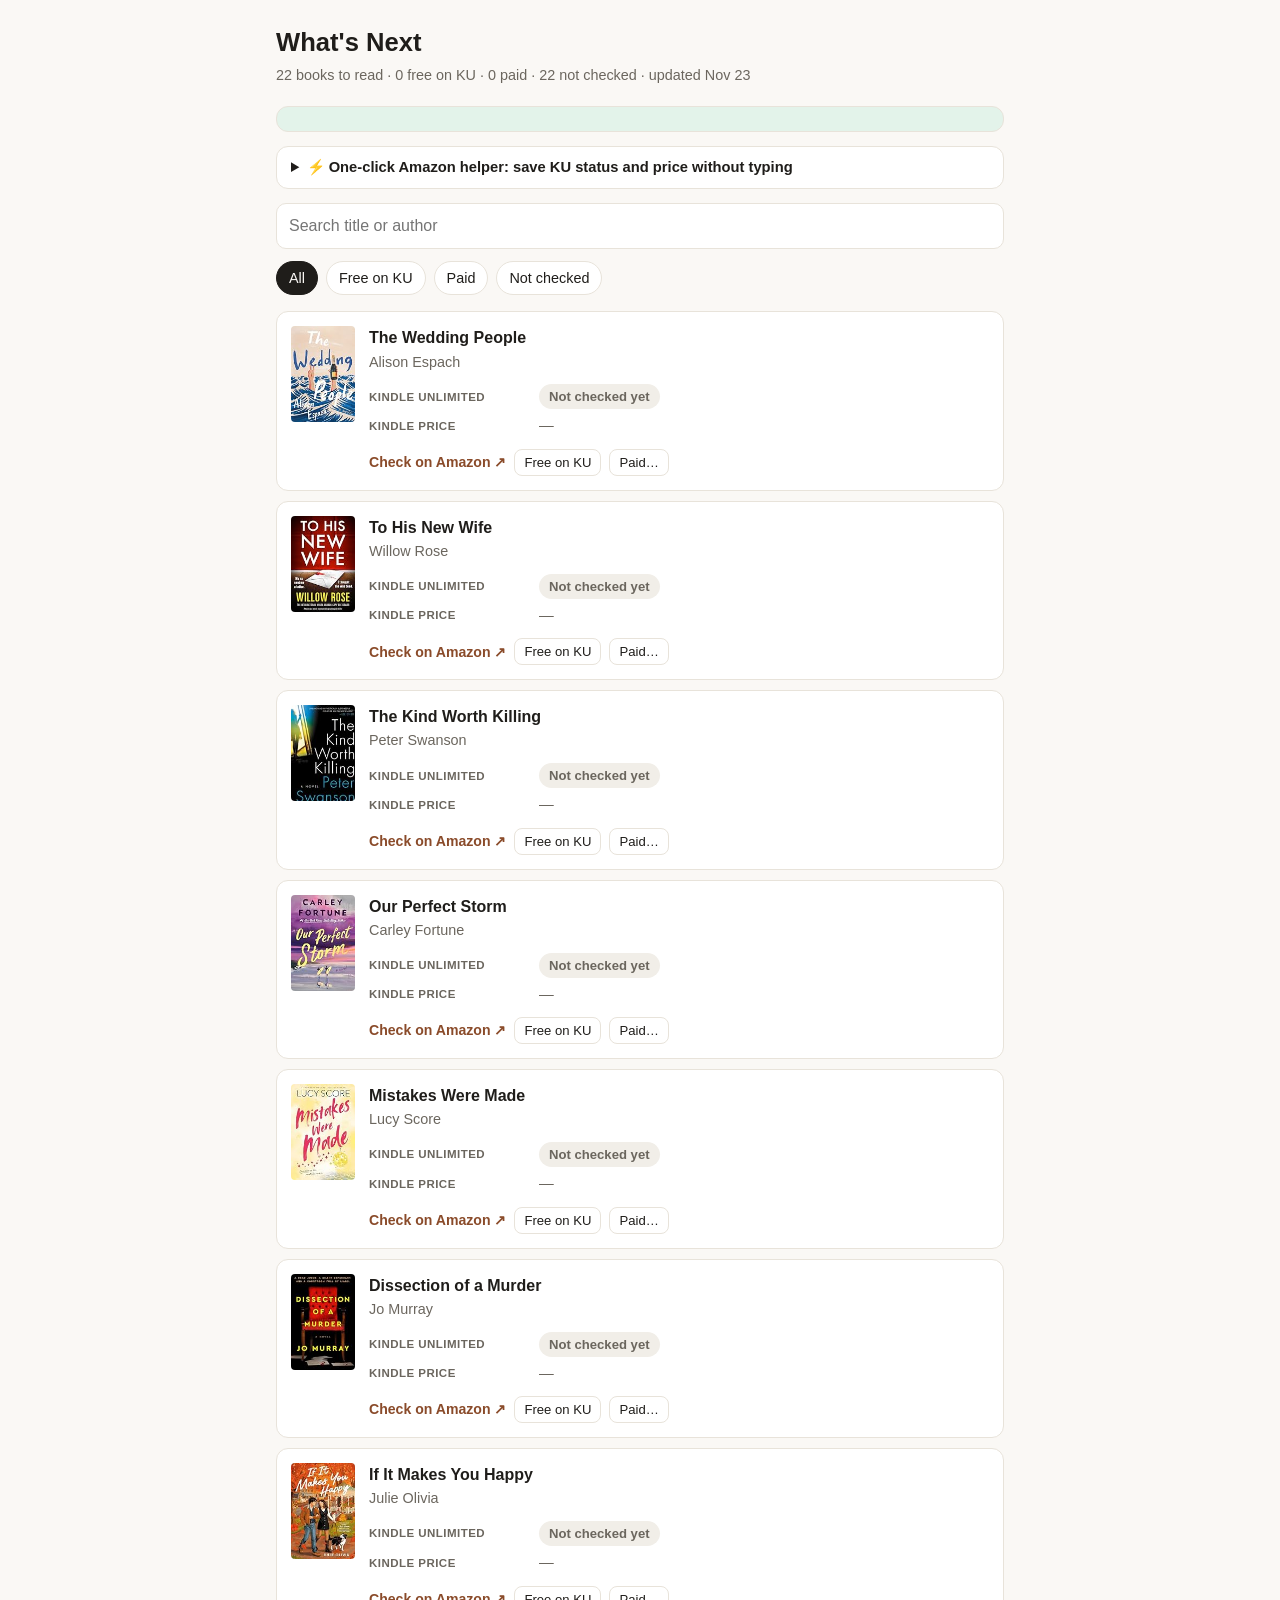
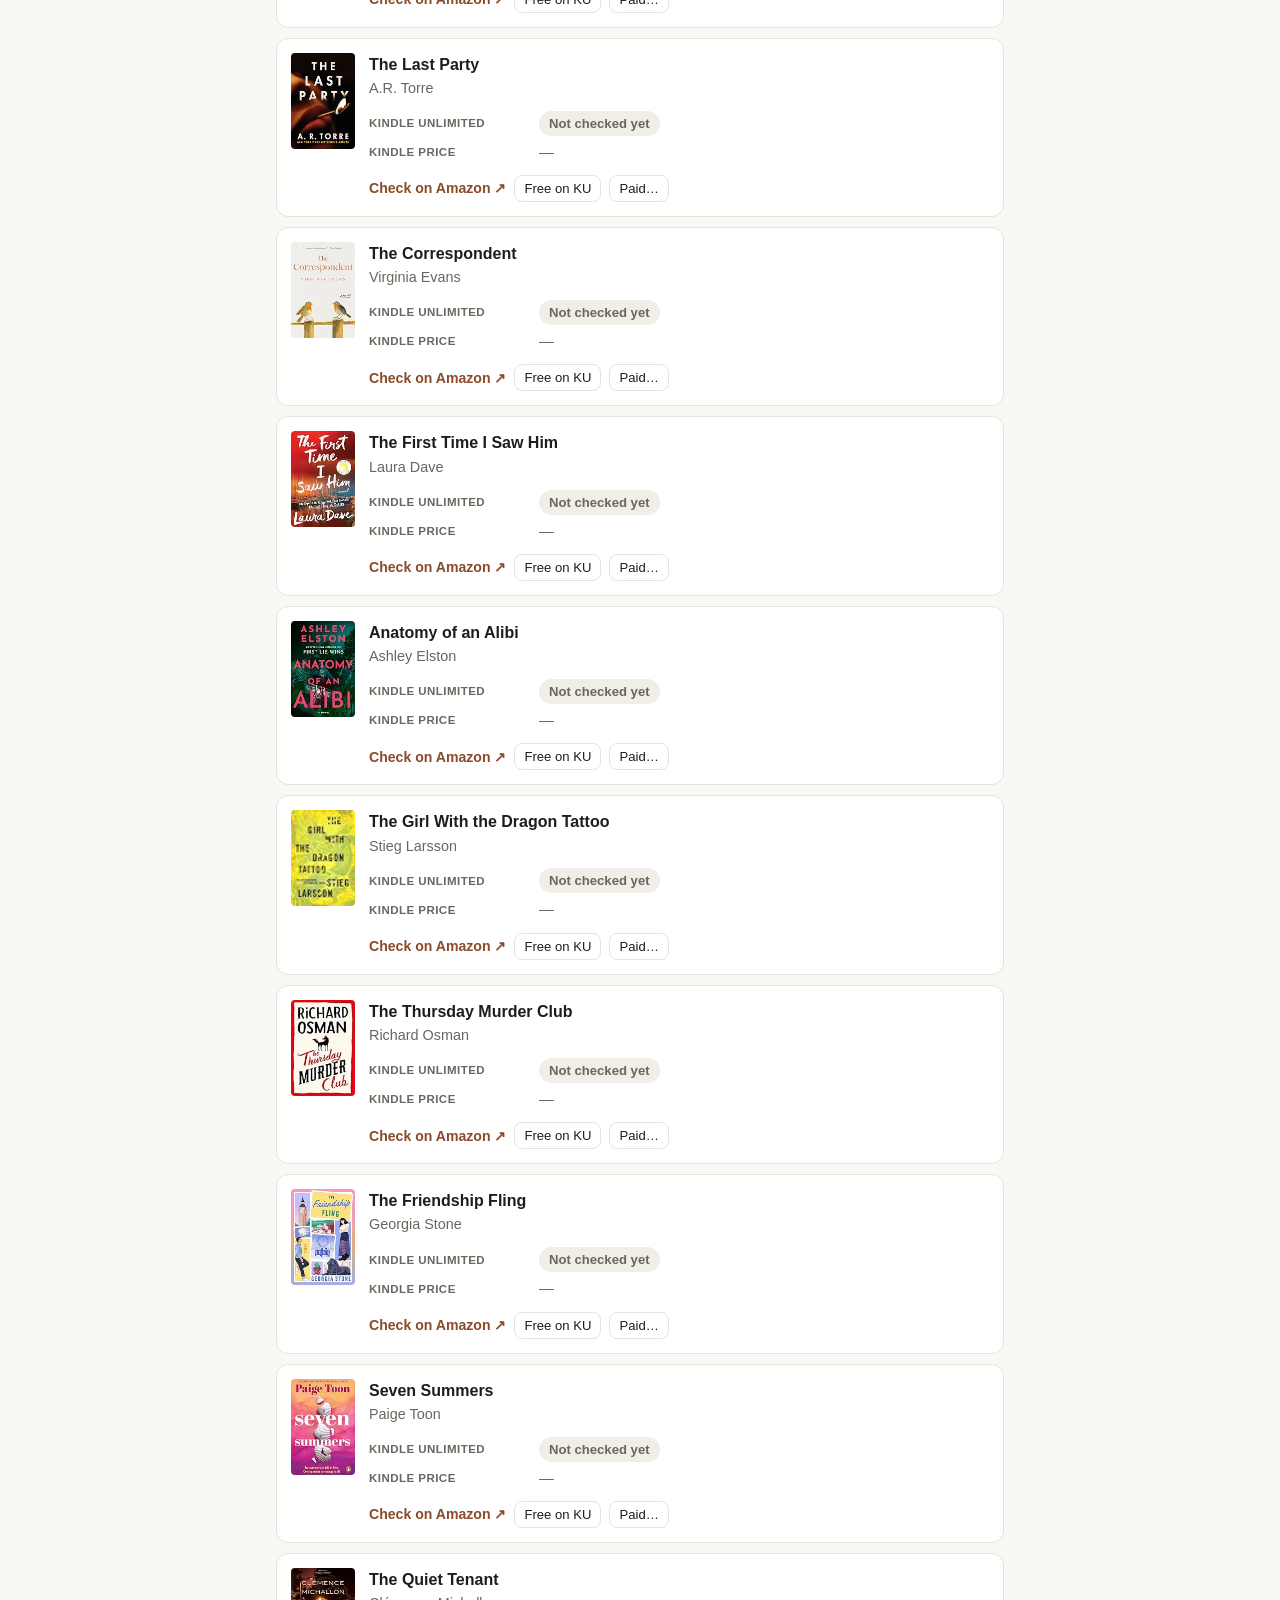
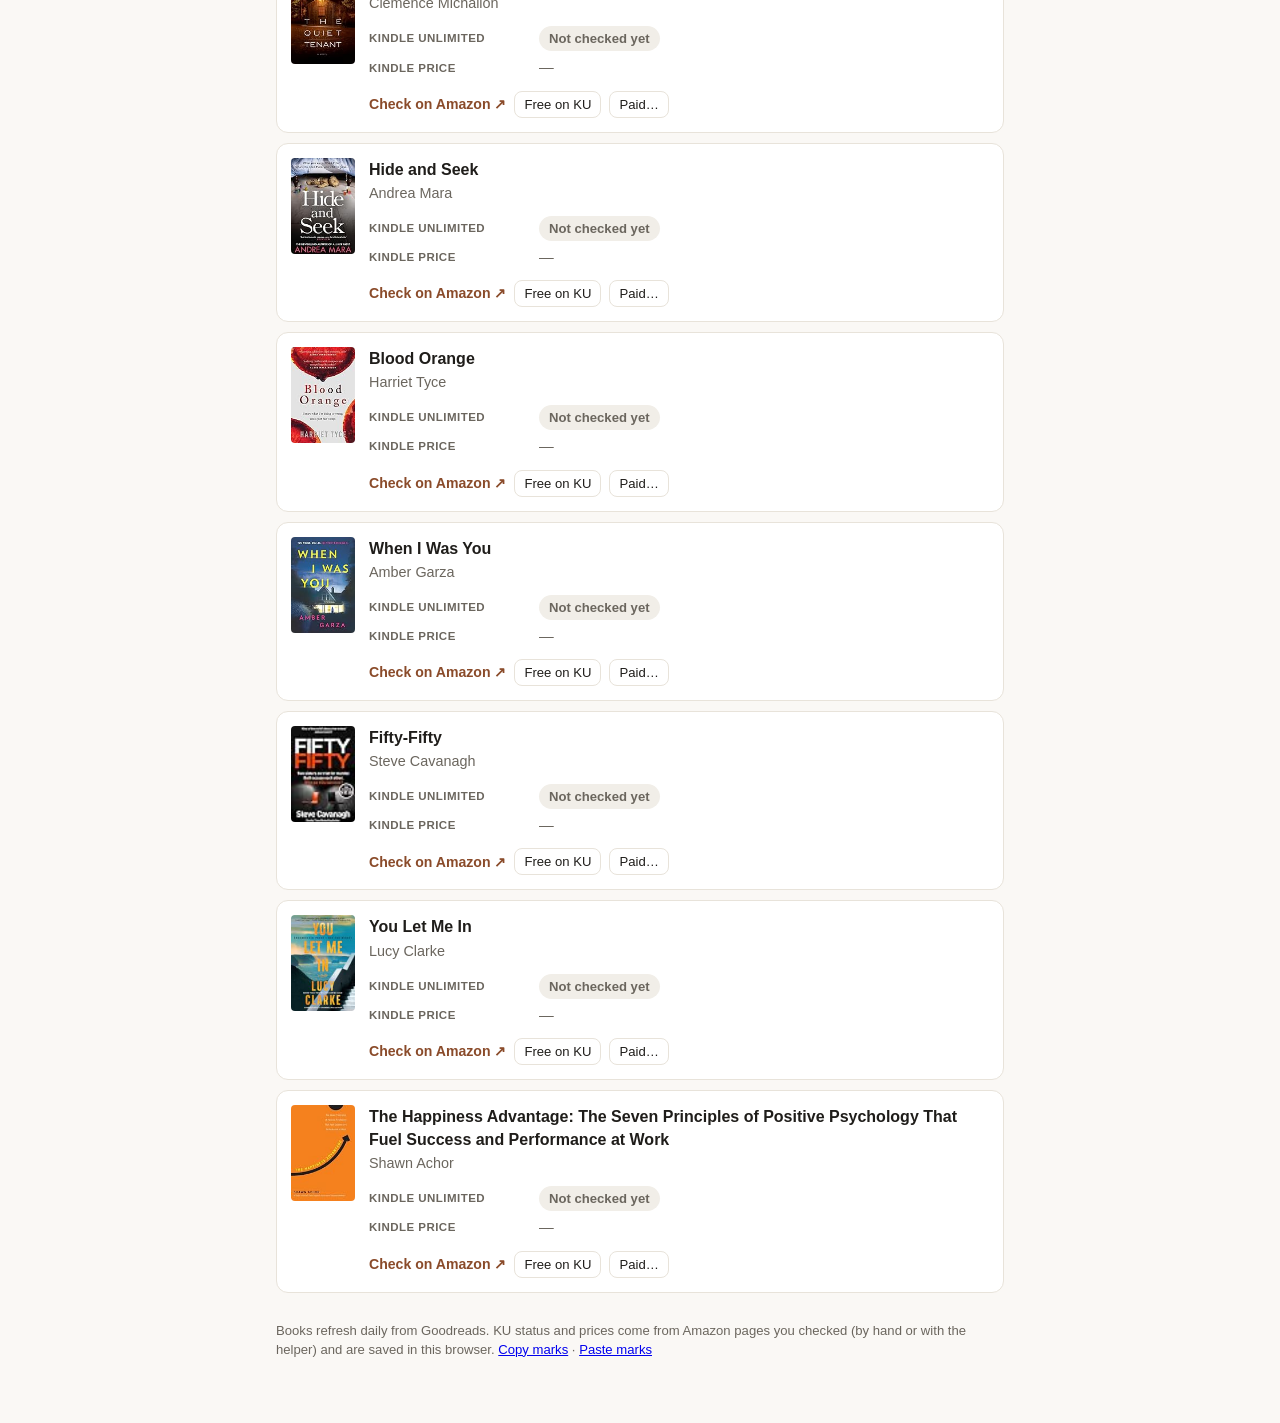
==== commit ba7b7442: "Add one-click Amazon helper to save KU status and price A bookmarklet run on a Kindle book's Amazon " ====
--- a/index.html
+++ b/index.html
@@ -42,12 +42,12 @@
   background: var(--card); color: var(--ink); font: inherit; margin-bottom: 12px;
 }
 ul { list-style: none; padding: 0; margin: 0; display: grid; gap: 10px; }
-li {
+#list > li {
   display: grid; grid-template-columns: 64px minmax(0, 1fr); gap: 14px; align-items: start;
   background: var(--card); border: 1px solid var(--line); border-radius: 12px; padding: 14px;
 }
-li > div { min-width: 0; }
-li img, .nocover { width: 64px; height: 96px; object-fit: cover; border-radius: 4px; background: var(--unk-bg); }
+#list > li > div { min-width: 0; }
+#list > li img, .nocover { width: 64px; height: 96px; object-fit: cover; border-radius: 4px; background: var(--unk-bg); }
 .details { margin: 0 0 12px; display: grid; gap: 6px; }
 .details > div { display: grid; grid-template-columns: minmax(0, 1fr); gap: 2px; }
 .details dt { color: var(--muted); font-size: .72rem; font-weight: 600; letter-spacing: .04em; text-transform: uppercase; }
@@ -58,8 +58,8 @@
 .details dd.price-value { font-weight: 700; font-size: 1rem; }
 .details dd.muted { color: var(--muted); }
 @media (max-width: 340px) {
-  li { grid-template-columns: 48px minmax(0, 1fr); gap: 10px; padding: 12px; }
-  li img, .nocover { width: 48px; height: 72px; }
+  #list > li { grid-template-columns: 48px minmax(0, 1fr); gap: 10px; padding: 12px; }
+  #list > li img, .nocover { width: 48px; height: 72px; }
 }
 .title { font-weight: 600; margin: 0; overflow-wrap: anywhere; }
 .title a { color: inherit; text-decoration: none; }
@@ -77,12 +77,37 @@
 .price { width: 9.5em; max-width: 100%; padding: 4px 8px; border: 1px solid var(--line); border-radius: 8px; background: var(--bg); color: var(--ink); font: inherit; font-size: .88rem; }
 .empty { color: var(--muted); text-align: center; padding: 32px 0; }
 footer { margin-top: 28px; color: var(--muted); font-size: .82rem; }
+.muted { color: var(--muted); }
+.helper { background: var(--card); border: 1px solid var(--line); border-radius: 12px; padding: 10px 14px; margin-bottom: 14px; font-size: .92rem; }
+.helper summary { cursor: pointer; font-weight: 600; }
+.helper ol { margin: 10px 0 4px; padding-left: 1.3em; display: grid; gap: 10px; }
+.helper a { color: var(--accent); }
+.bookmarklet { display: inline-block; margin: 6px 8px 6px 0; padding: 6px 12px; border-radius: 8px; background: var(--accent); color: var(--bg) !important; font-weight: 700; text-decoration: none; cursor: grab; }
+.banner { border-radius: 12px; padding: 12px 14px; margin-bottom: 14px; font-size: .92rem; display: grid; grid-template-columns: minmax(0, 1fr); gap: 8px; background: var(--ku-bg); color: var(--ink); border: 1px solid var(--line); }
+.banner.warn { background: var(--no-bg); }
+.banner .row { gap: 8px; }
+.banner select { flex: 1 1 14em; min-width: 0; width: 100%; max-width: 100%; font: inherit; font-size: .88rem; padding: 4px 6px; border-radius: 8px; border: 1px solid var(--line); background: var(--card); color: var(--ink); }
+#list > li.flash { outline: 2px solid var(--ku); outline-offset: 2px; }
 </style>
 </head>
 <body>
 <main>
   <h1>What's Next</h1>
   <p class="sub" id="sub">Loading your Goodreads to-read shelf…</p>
+
+  <div class="banner" id="banner" hidden role="status"></div>
+
+  <details class="helper" id="helper">
+    <summary>⚡ One-click Amazon helper: save KU status and price without typing</summary>
+    <ol>
+      <li><strong>Install it once (laptop or desktop browser):</strong> drag this button to your bookmarks bar.
+        <a class="bookmarklet" id="bookmarklet" href="#" title="Drag me to your bookmarks bar">＋ Save to What's Next</a>
+        <span class="muted">Can't drag? <a href="#" id="copyHelper">Copy the helper code</a>, create a new bookmark, and paste it as the bookmark's URL.</span>
+      </li>
+      <li>On a book below, tap <strong>Check on Amazon ↗</strong> and open the Kindle edition's page.</li>
+      <li>Click the <strong>Save to What's Next</strong> bookmark. It reads the Kindle Unlimited status and Kindle price from that page, asks you to confirm, then saves them here.</li>
+    </ol>
+  </details>
 
   <input class="search" id="q" type="search" placeholder="Search title or author" aria-label="Search books">
   <div class="filters" role="group" aria-label="Filter by Kindle Unlimited status">
@@ -93,7 +118,7 @@
   </div>
   <ul id="list"></ul>
   <footer>
-    Books refresh daily from Goodreads. KU status and prices are what you entered after checking Amazon, saved in this browser.
+    Books refresh daily from Goodreads. KU status and prices come from Amazon pages you checked (by hand or with the helper) and are saved in this browser.
     <a href="#" id="export">Copy marks</a> · <a href="#" id="import">Paste marks</a>
   </footer>
 </main>
@@ -129,6 +154,128 @@
   return /^\d/.test(p) ? "$" + p : p;
 }
 let editing = null; // id of the book whose price is being typed
+let flashId = null; // book just saved by the Amazon helper
+const PENDING = "whats-next-pending"; // the book whose "Check on Amazon" link was last opened
+
+// ---- One-click Amazon helper (bookmarklet) ----
+// Runs on the Amazon page in the person's own browser: reads what Amazon shows them there,
+// then opens this page with the result in the address (#save=...). Nothing is sent anywhere else.
+function amazonHelper(PAGE) {
+  try {
+    var q = function (s) { try { return document.querySelector(s); } catch (e) { return null; } };
+    var text = function (e) { return e ? (e.innerText || e.textContent || "").replace(/\s+/g, " ").trim() : ""; };
+    if (!/(^|\.)amazon\./.test(location.hostname)) {
+      alert("What's Next helper: open a Kindle book's page on Amazon first, then click this bookmark."); return;
+    }
+    var title = text(q("#productTitle") || q("#ebooksProductTitle") || q("#title"));
+    if (!title) {
+      alert("What's Next helper: this doesn't look like a book's page. Open the book itself (not the search results) and try again."); return;
+    }
+    var authors = Array.prototype.map.call(document.querySelectorAll("#bylineInfo .author a, #bylineInfo a.contributorNameID"), text)
+      .filter(function (s) { return s && !/^\(|Follow|Visit/i.test(s); });
+    var author = authors[0] || "";
+    // Only look where Amazon shows formats and buying options, not the description (authors mention KU there).
+    var zones = ["#tmmSwatches", "#tmm-grid-swatch-KINDLE", "#formats", "#rightCol", "#buybox", "#buyBoxAccordion"]
+      .map(q).filter(Boolean);
+    var zoneText = zones.map(text).join(" | ");
+    var kuBadge = zones.some(function (z) { return z.querySelector('img[alt*="Kindle Unlimited" i], [id*="borrow" i], [id*="kindle-unlimited" i]'); });
+    var ku = kuBadge || (/Kindle\s*Unlimited/i.test(zoneText) && /(Read for Free|Read for \$?0(\.00)?|\$0\.00|Read with Kindle Unlimited|Borrow for Free)/i.test(zoneText));
+    var money = /(?:[$£€₹]|US\$|CA\$|A\$)\s?\d[\d,]*(?:\.\d{2})?/g;
+    var isZero = function (p) { return /^\D*0+(\.0+)?$/.test(p.replace(/\s/g, "")); };
+    var price = "";
+    ["#kindle-price", "#tmm-grid-swatch-KINDLE .slot-price", ".kindle-price", "#corePriceDisplay_desktop_feature_div .a-offscreen",
+     "#corePrice_feature_div .a-offscreen", "#buybox .a-color-price", "#rightCol .a-price .a-offscreen"].some(function (s) {
+      var found = (text(q(s)) || "").match(money) || [];
+      for (var i = 0; i < found.length; i++) if (!isZero(found[i])) { price = found[i]; return true; }
+      return false;
+    });
+    if (!price) {
+      var all = zoneText.match(money) || [];
+      for (var i = 0; i < all.length; i++) if (!isZero(all[i])) { price = all[i]; break; }
+    }
+    var msg = "Save to What's Next?\n\n" + title + (author ? "\nby " + author : "") +
+      "\n\nKindle Unlimited: " + (ku ? "YES - free to read" : "No") +
+      "\nKindle price: " + (price || "not found") +
+      "\n\nPress Cancel if this looks wrong, then use the buttons on What's Next instead.";
+    if (!confirm(msg)) return;
+    var data = { t: title, a: author, ku: ku ? "yes" : "no", p: price, u: location.origin + location.pathname };
+    var url = PAGE + "#save=" + encodeURIComponent(JSON.stringify(data));
+    var w = window.open(url, "whats-next");
+    if (!w) location.href = url;
+  } catch (e) {
+    alert("What's Next helper hit a problem: " + e.message);
+  }
+}
+function helperCode() {
+  const page = location.origin + location.pathname;
+  return "javascript:(" + amazonHelper.toString().replace(/\n\s*\/\/[^\n]*/g, "").replace(/\s*\n\s*/g, " ") + ")(" + JSON.stringify(page) + ");void 0";
+}
+
+function simplify(s) {
+  return (s || "").toLowerCase().normalize("NFKD").replace(/[̀-ͯ]/g, "")
+    .replace(/\([^)]*\)|\[[^\]]*\]/g, " ").split(":")[0]
+    .replace(/&/g, " and ").replace(/[^a-z0-9 ]/g, " ").replace(/\b(the|a|an)\b/g, " ").replace(/\s+/g, " ").trim();
+}
+function findBook(t, a) {
+  const st = simplify(t), surname = simplify(a).split(" ").pop() || "";
+  let pending = null;
+  try { const p = JSON.parse(localStorage.getItem(PENDING) || "null"); if (p && Date.now() - p.at < 3 * 3600e3) pending = p.id; } catch (e) {}
+  let best = null, bestScore = 0;
+  for (const b of data.books) {
+    const bt = simplify(b.search_title || b.title);
+    let score = 0;
+    if (bt && st === bt) score = 3;
+    else if (bt && st && (st.startsWith(bt) || bt.startsWith(st))) score = 2;
+    if (score && surname && simplify(b.author).includes(surname)) score += 1;
+    if (score && b.id === pending) score += 0.5;
+    if (score > bestScore) { best = b; bestScore = score; }
+  }
+  return { book: bestScore >= 2 ? best : null, pending };
+}
+function showBanner(content, warn) {
+  const banner = document.getElementById("banner");
+  banner.replaceChildren(...content);
+  banner.className = "banner" + (warn ? " warn" : "");
+  banner.hidden = false;
+  banner.scrollIntoView({ block: "nearest" });
+}
+function bookPicker(selectedId, onSave, label) {
+  const select = el("select", { "aria-label": "Choose the book" },
+    el("option", { value: "" }, "Choose a book…"),
+    ...data.books.map(b => el("option", { value: b.id, ...(b.id === selectedId ? { selected: "" } : {}) }, `${b.title} — ${b.author}`)));
+  return el("div", { class: "row" }, select,
+    el("button", { class: "mark primary", on: { click: () => select.value && onSave(select.value) } }, label));
+}
+function handleSaveHash() {
+  if (!location.hash.startsWith("#save=")) return;
+  let got;
+  try { got = JSON.parse(decodeURIComponent(location.hash.slice(6))); } catch (e) { got = null; }
+  history.replaceState(null, "", location.pathname + location.search);
+  if (!got || (got.ku !== "yes" && got.ku !== "no")) return;
+  const mark = { ku: got.ku, ...(got.p ? { price: String(got.p).slice(0, 20) } : {}) };
+  const label = got.ku === "yes" ? "✓ Free on KU" : "Paid (not in KU)";
+  const saveTo = (id) => {
+    saveMark(id, mark);
+    flashId = id;
+    try { localStorage.removeItem(PENDING); } catch (e) {}
+    const b = data.books.find(x => x.id === id);
+    showBanner([
+      el("div", {}, el("strong", {}, "Saved from Amazon: "), `${b.title} — ${label}${mark.price ? ` · ${mark.price}` : ""}`),
+      el("details", {}, el("summary", { class: "muted" }, "Wrong book?"),
+        bookPicker(null, (other) => { saveMark(id, null); saveTo(other); }, "Move it here")),
+    ]);
+    render();
+    const li = document.querySelector(`li[data-id="${CSS.escape(id)}"]`);
+    if (li) li.scrollIntoView({ block: "center" });
+  };
+  const { book, pending } = findBook(got.t, got.a);
+  if (book) return saveTo(book.id);
+  showBanner([
+    el("div", {}, el("strong", {}, "Which book is this? "),
+      `Amazon says “${got.t}”${got.a ? ` by ${got.a}` : ""} — ${label}${mark.price ? ` · ${mark.price}` : ""}. It didn't match a title on your list.`),
+    bookPicker(pending, saveTo, "Save"),
+  ], true);
+}
 function amazonUrl(b) {
   const store = data.amazon_store || "www.amazon.com";
   const q = encodeURIComponent(`${b.search_title} ${b.author}`);
@@ -159,8 +306,8 @@
     const price = m && formatPrice(m.price);
     const kuValue = el("dd", {}, el("span", { class: "badge " + (s === "unknown" ? "" : s) },
       s === "yes" ? "✓ Free to read" : s === "no" ? "Paid (not in KU)" : "Not checked yet"));
-    const priceValue = el("dd", { class: price ? "price-value" : "muted" },
-      price ? price : s === "yes" ? "Free with KU" : s === "no" ? "Not added" : "—");
+    const priceValue = el("dd", { class: price && s !== "yes" ? "price-value" : "muted" },
+      s === "yes" ? (price ? `Free with KU · ${price} to buy` : "Free with KU") : price ? price : s === "no" ? "Not added" : "—");
     const details = el("dl", { class: "details" },
       el("div", {}, el("dt", {}, "Kindle Unlimited"), kuValue),
       el("div", {}, el("dt", {}, "Kindle price"), priceValue));
@@ -181,14 +328,15 @@
         ...(s === "no" ? [el("button", { class: "mark", on: { click: () => { editing = b.id; render(); } } }, price ? "Edit price" : "Add price")] : []),
         el("button", { class: "mark", on: { click: () => { saveMark(b.id, null); render(); } } }, "Undo")];
     }
-    list.append(el("li", {},
+    list.append(el("li", { "data-id": b.id, class: b.id === flashId ? "flash" : null },
       b.cover ? el("img", { src: b.cover, alt: "", loading: "lazy" }) : el("div", { class: "nocover" }),
       el("div", {},
         el("p", { class: "title" }, el("a", { href: b.goodreads_url, target: "_blank", rel: "noopener" }, b.title)),
         el("p", { class: "author" }, b.author),
         details,
         el("div", { class: "row" },
-          el("a", { class: "check", href: amazonUrl(b), target: "_blank", rel: "noopener" }, "Check on Amazon ↗"),
+          el("a", { class: "check", href: amazonUrl(b), target: "_blank", rel: "noopener",
+            on: { click: () => { try { localStorage.setItem(PENDING, JSON.stringify({ id: b.id, at: Date.now() })); } catch (e) {} } } }, "Check on Amazon ↗"),
           ...buttons))));
   }
   if (!shown.length) list.append(el("li", { class: "empty", style: "display:block" }, "No books match."));
@@ -206,6 +354,20 @@
   render();
 }));
 document.getElementById("q").addEventListener("input", e => { query = e.target.value; render(); });
+try { window.name = "whats-next"; } catch (e) {} // lets the helper reuse this tab
+window.addEventListener("hashchange", () => { if (data.books.length) handleSaveHash(); });
+// The helper may open a new tab; keep any other open copy of this page in sync.
+window.addEventListener("storage", e => { if (e.key === KEY && data.books.length) render(); });
+document.getElementById("bookmarklet").setAttribute("href", helperCode());
+document.getElementById("bookmarklet").addEventListener("click", e => {
+  e.preventDefault();
+  alert("Drag this button to your bookmarks bar, then click it while you're on a book's Amazon page.");
+});
+document.getElementById("copyHelper").addEventListener("click", async e => {
+  e.preventDefault();
+  try { await navigator.clipboard.writeText(helperCode()); alert("Helper code copied. Create a new bookmark named “Save to What's Next” and paste this as its URL."); }
+  catch (err) { prompt("Copy this, then paste it as a new bookmark's URL:", helperCode()); }
+});
 document.getElementById("export").addEventListener("click", async e => {
   e.preventDefault();
   const text = JSON.stringify(loadMarks());
@@ -226,7 +388,7 @@
 Promise.all([
   fetch("data/books.json", { cache: "no-store" }).then(r => r.json()),
   fetch("data/ku.json", { cache: "no-store" }).then(r => r.ok ? r.json() : {}).catch(() => ({})),
-]).then(([books, ku]) => { data = books; repoMarks = ku; render(); })
+]).then(([books, ku]) => { data = books; repoMarks = ku; render(); handleSaveHash(); })
   .catch(() => { document.getElementById("sub").textContent = "Couldn't load books.json. Run scripts/fetch_shelf.py first."; });
 </script>
 </body>
